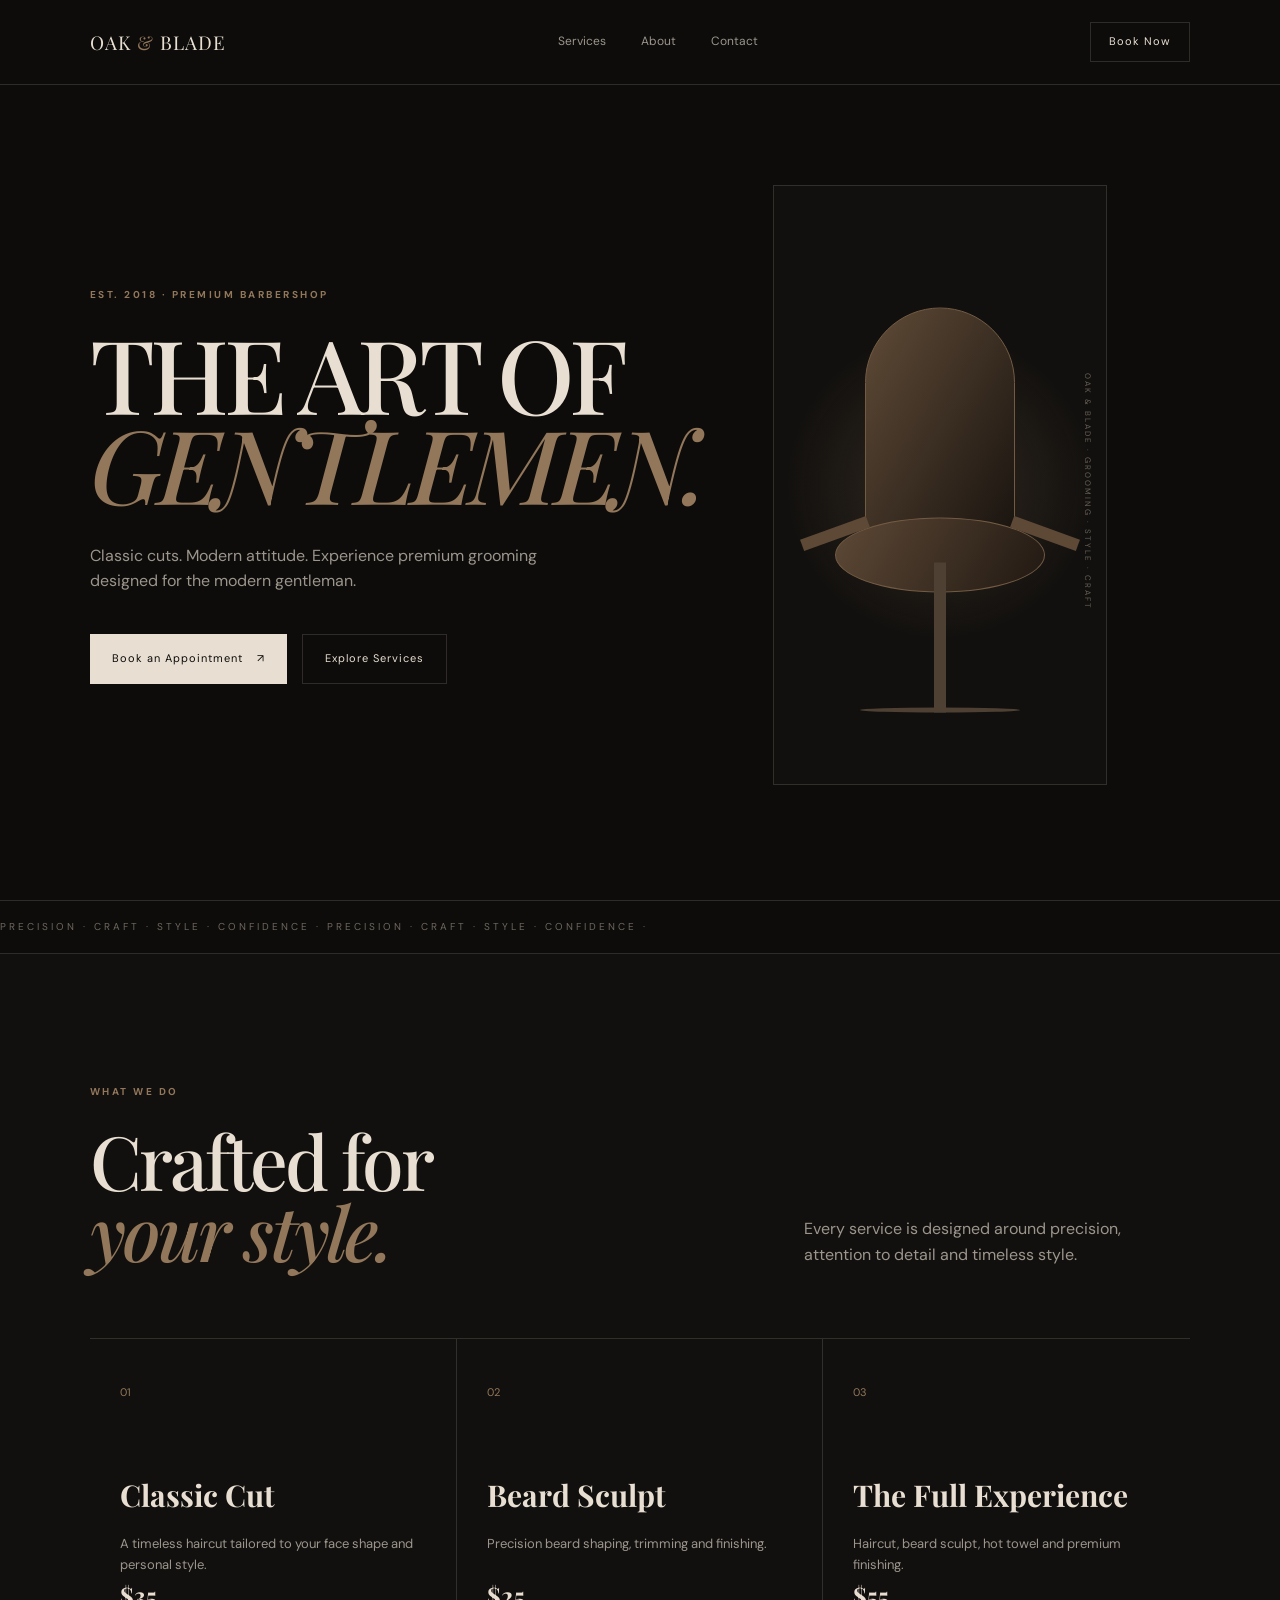
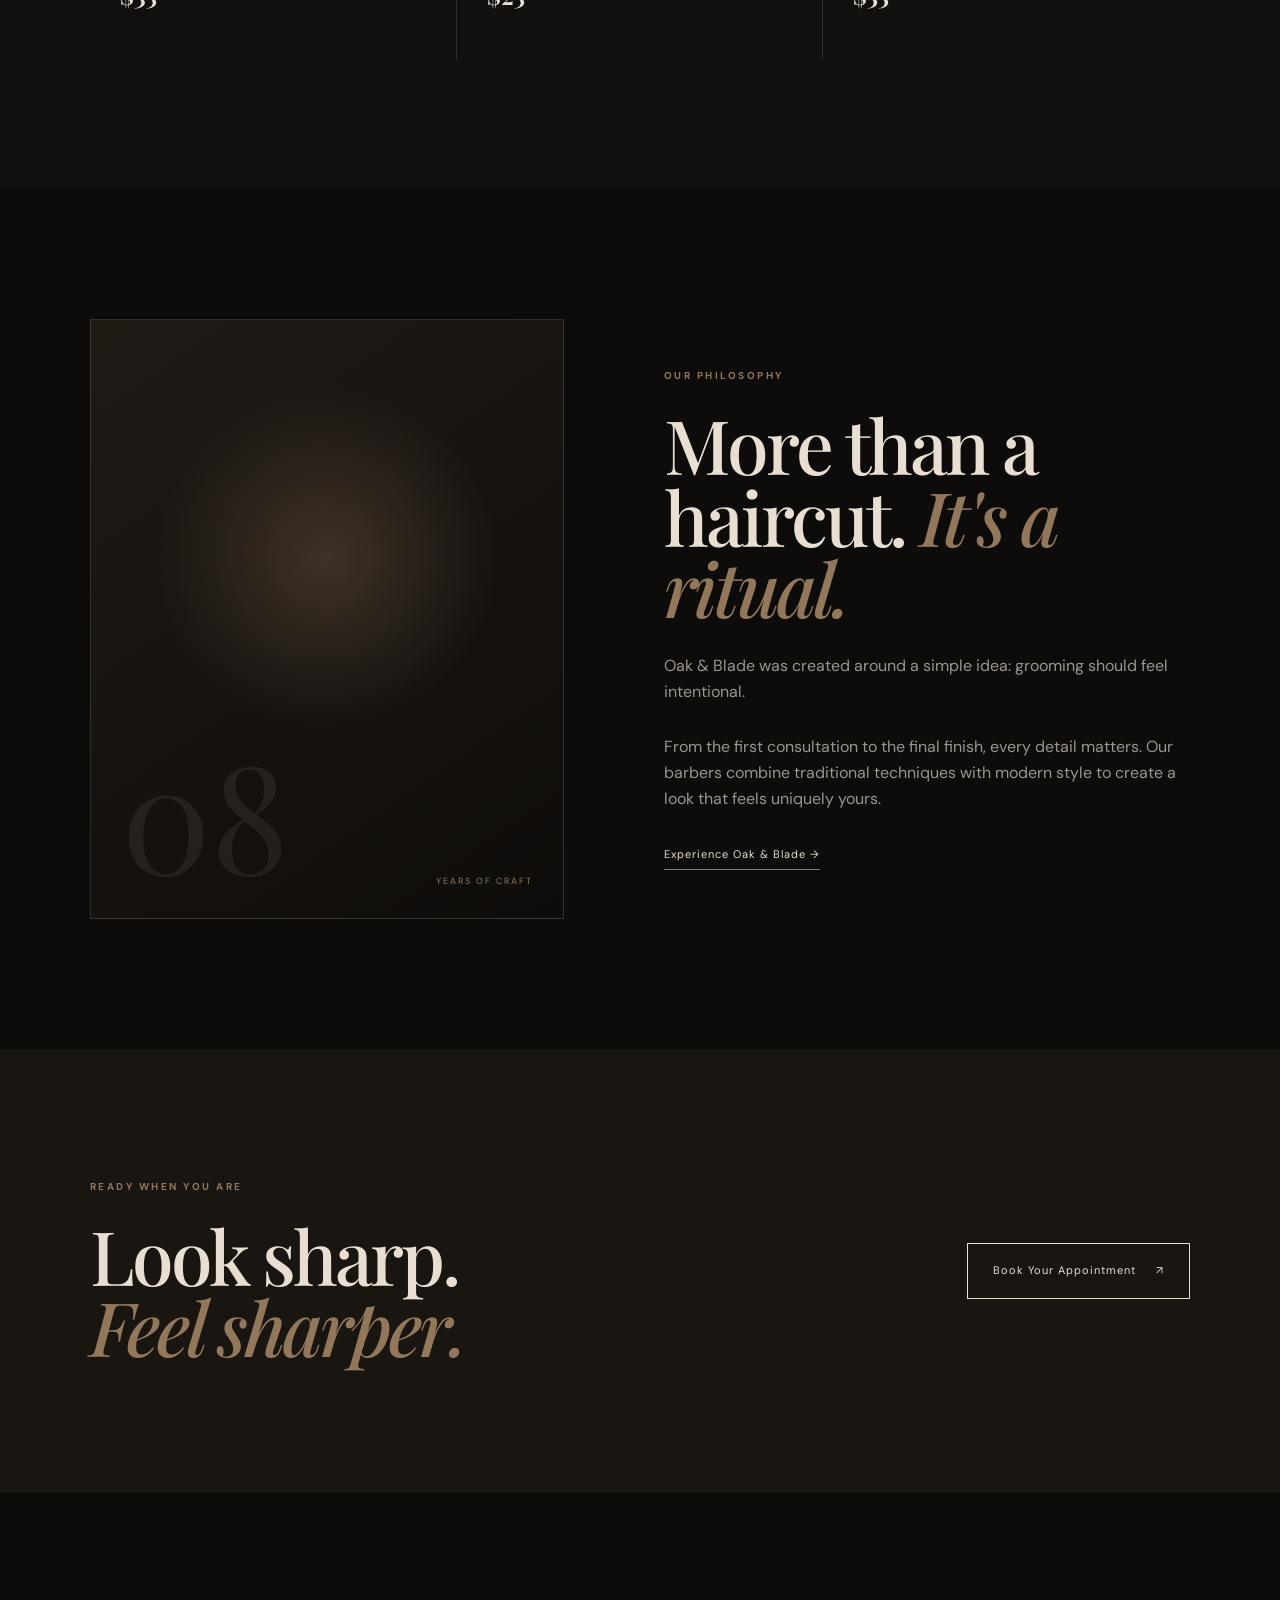
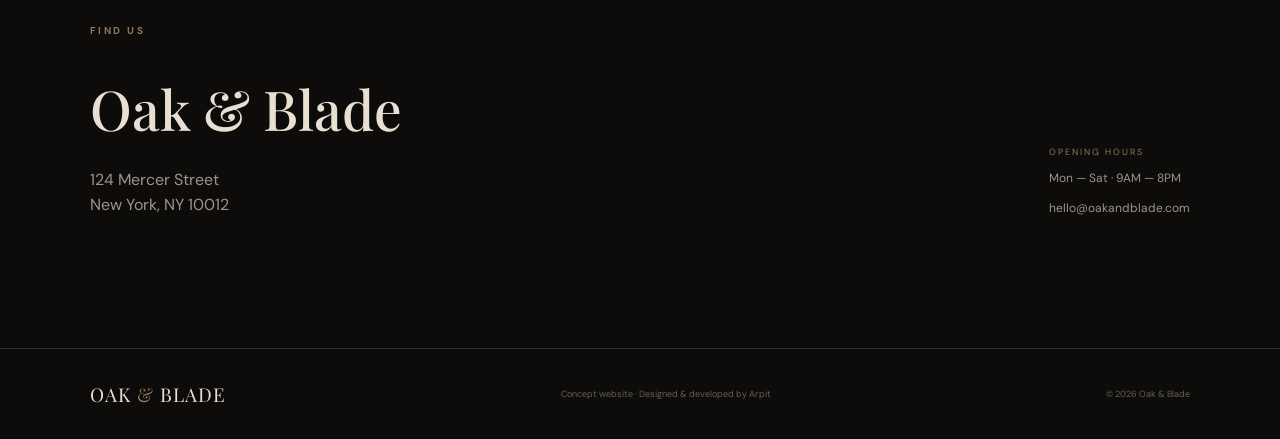
==== oak-blade/index.html @ 1f4e7628 "Initial portfolio" ====
<!DOCTYPE html>
<html lang="en">
<head>
    <meta charset="UTF-8">
    <meta name="viewport" content="width=device-width, initial-scale=1.0">

    <title>Oak & Blade — Premium Barbershop</title>

    <meta name="description"
        content="Oak & Blade is a premium barbershop concept focused on classic cuts and modern style.">

    <link rel="stylesheet" href="style.css">
</head>

<body>

    <!-- NAVIGATION -->

    <header class="navbar">

        <a href="#" class="logo">
            OAK <span>&</span> BLADE
        </a>

        <nav>
            <a href="#services">Services</a>
            <a href="#about">About</a>
            <a href="#contact">Contact</a>
        </nav>

        <a href="#booking" class="book-button">
            Book Now
        </a>

    </header>


    <!-- HERO -->

    <main>

        <section class="hero">

            <div class="hero-content">

                <p class="eyebrow">
                    EST. 2018 · PREMIUM BARBERSHOP
                </p>

                <h1>
                    THE ART OF
                    <em>GENTLEMEN.</em>
                </h1>

                <p class="hero-text">
                    Classic cuts. Modern attitude.
                    Experience premium grooming designed
                    for the modern gentleman.
                </p>

                <div class="hero-buttons">

                    <a href="#booking" class="primary-button">
                        Book an Appointment
                        <span>↗</span>
                    </a>

                    <a href="#services" class="secondary-button">
                        Explore Services
                    </a>

                </div>

            </div>


            <div class="hero-visual">

                <div class="vertical-text">
                    OAK & BLADE · GROOMING · STYLE · CRAFT
                </div>

                <div class="chair">

                    <div class="chair-back"></div>
                    <div class="chair-seat"></div>
                    <div class="chair-arm left"></div>
                    <div class="chair-arm right"></div>
                    <div class="chair-base"></div>

                </div>

            </div>

        </section>


        <!-- MARQUEE -->

        <div class="marquee">

            <div>
                PRECISION · CRAFT · STYLE · CONFIDENCE ·
                PRECISION · CRAFT · STYLE · CONFIDENCE ·
            </div>

        </div>


        <!-- SERVICES -->

        <section id="services" class="services section">

            <div class="section-header">

                <div>
                    <p class="eyebrow">
                        WHAT WE DO
                    </p>

                    <h2>
                        Crafted for<br>
                        <em>your style.</em>
                    </h2>
                </div>

                <p>
                    Every service is designed around precision,
                    attention to detail and timeless style.
                </p>

            </div>


            <div class="services-grid">

                <article class="service">

                    <span>01</span>

                    <h3>
                        Classic Cut
                    </h3>

                    <p>
                        A timeless haircut tailored to your
                        face shape and personal style.
                    </p>

                    <strong>
                        $35
                    </strong>

                </article>


                <article class="service">

                    <span>02</span>

                    <h3>
                        Beard Sculpt
                    </h3>

                    <p>
                        Precision beard shaping, trimming
                        and finishing.
                    </p>

                    <strong>
                        $25
                    </strong>

                </article>


                <article class="service">

                    <span>03</span>

                    <h3>
                        The Full Experience
                    </h3>

                    <p>
                        Haircut, beard sculpt, hot towel
                        and premium finishing.
                    </p>

                    <strong>
                        $55
                    </strong>

                </article>

            </div>

        </section>


        <!-- ABOUT -->

        <section id="about" class="about section">

            <div class="about-image">

                <div class="about-number">
                    08
                </div>

                <span>
                    YEARS OF CRAFT
                </span>

            </div>


            <div class="about-content">

                <p class="eyebrow">
                    OUR PHILOSOPHY
                </p>

                <h2>
                    More than a haircut.
                    <em>It's a ritual.</em>
                </h2>

                <p>
                    Oak & Blade was created around a simple idea:
                    grooming should feel intentional.
                </p>

                <p>
                    From the first consultation to the final
                    finish, every detail matters. Our barbers
                    combine traditional techniques with modern
                    style to create a look that feels uniquely yours.
                </p>

                <a href="#booking" class="text-link">
                    Experience Oak & Blade →
                </a>

            </div>

        </section>


        <!-- BOOKING -->

        <section id="booking" class="booking section">

            <div>

                <p class="eyebrow">
                    READY WHEN YOU ARE
                </p>

                <h2>
                    Look sharp.<br>
                    <em>Feel sharper.</em>
                </h2>

            </div>

            <a href="#contact" class="booking-button">
                Book Your Appointment
                <span>↗</span>
            </a>

        </section>


        <!-- CONTACT -->

        <section id="contact" class="contact section">

            <div>

                <p class="eyebrow">
                    FIND US
                </p>

                <h2>
                    Oak & Blade
                </h2>

                <p>
                    124 Mercer Street<br>
                    New York, NY 10012
                </p>

            </div>


            <div class="contact-info">

                <p>
                    OPENING HOURS
                </p>

                <span>
                    Mon — Sat · 9AM — 8PM
                </span>

                <a href="mailto:hello@oakandblade.com">
                    hello@oakandblade.com
                </a>

            </div>

        </section>

    </main>


    <!-- FOOTER -->

    <footer>

        <div class="logo">
            OAK <span>&</span> BLADE
        </div>

        <p>
            Concept website · Designed & developed by Arpit
        </p>

        <p>
            © 2026 Oak & Blade
        </p>

    </footer>


    <script src="script.js"></script>

</body>
</html>
---- oak-blade/style.css ----
@import url('https://fonts.googleapis.com/css2?family=DM+Sans:wght@400;500;600;700&family=Playfair+Display:ital,wght@0,500;0,600;1,500;1,600&display=swap');

:root {
    --bg: #0d0c0a;
    --cream: #e8dfd2;
    --brown: #92775b;
    --muted: #9b958c;
    --border: rgba(232,223,210,0.15);
}

* {
    margin: 0;
    padding: 0;
    box-sizing: border-box;
}

html {
    scroll-behavior: smooth;
}

body {
    background: var(--bg);
    color: var(--cream);
    font-family: "DM Sans", sans-serif;
    line-height: 1.6;
}

a {
    color: inherit;
    text-decoration: none;
}

.section {
    padding: 130px 7%;
}

.eyebrow {
    font-size: 10px;
    letter-spacing: 2.5px;
    color: var(--brown);
    font-weight: 700;
    margin-bottom: 25px;
}


/* NAVBAR */

.navbar {
    height: 85px;
    padding: 0 7%;
    display: flex;
    align-items: center;
    justify-content: space-between;
    border-bottom: 1px solid var(--border);
    position: absolute;
    width: 100%;
    top: 0;
    z-index: 10;
}

.logo {
    font-family: "Playfair Display", serif;
    font-size: 19px;
    letter-spacing: 1px;
}

.logo span {
    color: var(--brown);
}

.navbar nav {
    display: flex;
    gap: 35px;
}

.navbar nav a {
    color: var(--muted);
    font-size: 12px;
    transition: 0.3s;
}

.navbar nav a:hover {
    color: var(--cream);
}

.book-button {
    border: 1px solid var(--border);
    padding: 10px 18px;
    font-size: 11px;
    letter-spacing: 1px;
    transition: 0.3s;
}

.book-button:hover {
    background: var(--cream);
    color: var(--bg);
}


/* HERO */

.hero {
    min-height: 100vh;
    padding: 140px 7% 70px;
    display: grid;
    grid-template-columns: 1fr 0.8fr;
    gap: 70px;
    align-items: center;
    overflow: hidden;
}

.hero-content {
    max-width: 700px;
}

.hero h1 {
    font-family: "Playfair Display", serif;
    font-size: clamp(60px, 8vw, 120px);
    line-height: 0.88;
    letter-spacing: -5px;
    font-weight: 500;
}

.hero h1 em {
    display: block;
    color: var(--brown);
    font-weight: 500;
}

.hero-text {
    max-width: 480px;
    color: var(--muted);
    margin-top: 35px;
    font-size: 16px;
}

.hero-buttons {
    display: flex;
    gap: 15px;
    margin-top: 40px;
    flex-wrap: wrap;
}

.primary-button,
.secondary-button {
    padding: 15px 22px;
    font-size: 11px;
    letter-spacing: 1px;
    display: inline-flex;
    align-items: center;
    gap: 14px;
    transition: 0.3s;
}

.primary-button {
    background: var(--cream);
    color: var(--bg);
}

.primary-button:hover {
    transform: translateY(-3px);
}

.secondary-button {
    border: 1px solid var(--border);
}

.secondary-button:hover {
    background: var(--cream);
    color: var(--bg);
}


/* HERO VISUAL */

.hero-visual {
    height: 600px;
    position: relative;
    background:
        radial-gradient(
            circle at center,
            rgba(146,119,91,0.25),
            transparent 45%
        ),
        #12100e;
    border: 1px solid var(--border);
}

.vertical-text {
    position: absolute;
    right: 18px;
    top: 50%;
    transform: rotate(90deg) translateX(50%);
    transform-origin: right;
    font-size: 8px;
    letter-spacing: 2px;
    color: #665f56;
}


/* BARBER CHAIR */

.chair {
    position: absolute;
    width: 280px;
    height: 450px;
    left: 50%;
    top: 50%;
    transform: translate(-50%, -45%);
}

.chair-back {
    position: absolute;
    width: 150px;
    height: 245px;
    top: 25px;
    left: 65px;
    border-radius: 75px 75px 25px 25px;
    background:
        linear-gradient(120deg, #604b37, #17120e);
    border: 1px solid #735b43;
}

.chair-seat {
    position: absolute;
    width: 210px;
    height: 75px;
    left: 35px;
    top: 235px;
    border-radius: 50%;
    background: linear-gradient(120deg, #5e4936, #201812);
    border: 1px solid #735b43;
}

.chair-arm {
    position: absolute;
    width: 70px;
    height: 12px;
    background: #5d4936;
    top: 245px;
}

.chair-arm.left {
    left: 0;
    transform: rotate(-20deg);
}

.chair-arm.right {
    right: 0;
    transform: rotate(20deg);
}

.chair-base {
    position: absolute;
    width: 12px;
    height: 150px;
    background: #4e4032;
    left: 134px;
    top: 280px;
}

.chair-base::after {
    content: "";
    position: absolute;
    width: 160px;
    height: 5px;
    background: #4e4032;
    left: -74px;
    bottom: 0;
    border-radius: 50%;
}


/* MARQUEE */

.marquee {
    overflow: hidden;
    white-space: nowrap;
    border-top: 1px solid var(--border);
    border-bottom: 1px solid var(--border);
    padding: 18px 0;
    color: #6e675f;
    font-size: 10px;
    letter-spacing: 3px;
}

.marquee div {
    display: inline-block;
    animation: marquee 25s linear infinite;
}

@keyframes marquee {
    from {
        transform: translateX(0);
    }

    to {
        transform: translateX(-50%);
    }
}


/* SERVICES */

.services {
    background: #12100e;
}

.section-header {
    display: grid;
    grid-template-columns: 1fr 0.6fr;
    gap: 70px;
    margin-bottom: 70px;
}

.section-header h2,
.about-content h2,
.booking h2 {
    font-family: "Playfair Display", serif;
    font-size: clamp(45px, 6vw, 75px);
    line-height: 0.95;
    font-weight: 500;
    letter-spacing: -3px;
}

.section-header h2 em,
.about-content h2 em,
.booking h2 em {
    color: var(--brown);
}

.section-header > p {
    color: var(--muted);
    align-self: end;
    max-width: 400px;
}

.services-grid {
    display: grid;
    grid-template-columns: repeat(3, 1fr);
    border-top: 1px solid var(--border);
}

.service {
    padding: 45px 30px;
    border-right: 1px solid var(--border);
    min-height: 320px;
    display: flex;
    flex-direction: column;
}

.service:last-child {
    border-right: none;
}

.service > span {
    color: var(--brown);
    font-size: 11px;
}

.service h3 {
    font-family: "Playfair Display", serif;
    font-size: 30px;
    margin-top: 70px;
}

.service p {
    color: var(--muted);
    font-size: 13px;
    margin-top: 15px;
}

.service strong {
    margin-top: auto;
    font-family: "Playfair Display", serif;
    font-size: 24px;
}


/* ABOUT */

.about {
    display: grid;
    grid-template-columns: 0.9fr 1fr;
    gap: 100px;
    align-items: center;
}

.about-image {
    height: 600px;
    background:
        radial-gradient(
            circle at 50% 40%,
            rgba(146,119,91,0.3),
            transparent 40%
        ),
        linear-gradient(145deg, #201a15, #0e0c0a);
    border: 1px solid var(--border);
    position: relative;
    display: flex;
    align-items: flex-end;
    justify-content: space-between;
    padding: 30px;
}

.about-number {
    font-family: "Playfair Display", serif;
    font-size: 150px;
    color: rgba(232,223,210,0.08);
    line-height: 1;
}

.about-image span {
    font-size: 9px;
    letter-spacing: 2px;
    color: var(--brown);
}

.about-content > p:not(.eyebrow) {
    max-width: 520px;
    color: var(--muted);
    margin-top: 30px;
}

.text-link {
    display: inline-block;
    margin-top: 35px;
    border-bottom: 1px solid var(--brown);
    padding-bottom: 5px;
    font-size: 11px;
    letter-spacing: 1px;
}


/* BOOKING */

.booking {
    background: #191510;
    display: flex;
    justify-content: space-between;
    align-items: center;
    gap: 50px;
}

.booking-button {
    border: 1px solid var(--cream);
    padding: 18px 25px;
    font-size: 11px;
    letter-spacing: 1px;
    display: inline-flex;
    gap: 20px;
    transition: 0.3s;
}

.booking-button:hover {
    background: var(--cream);
    color: var(--bg);
}


/* CONTACT */

.contact {
    display: flex;
    justify-content: space-between;
    gap: 50px;
    border-bottom: 1px solid var(--border);
}

.contact h2 {
    font-family: "Playfair Display", serif;
    font-size: 55px;
    font-weight: 500;
}

.contact p:not(.eyebrow) {
    color: var(--muted);
    margin-top: 15px;
}

.contact-info {
    display: flex;
    flex-direction: column;
    gap: 10px;
    align-self: end;
}

.contact-info p {
    font-size: 9px;
    color: var(--brown) !important;
    letter-spacing: 2px;
}

.contact-info span,
.contact-info a {
    color: var(--muted);
    font-size: 12px;
}


/* FOOTER */

footer {
    padding: 30px 7%;
    display: flex;
    align-items: center;
    justify-content: space-between;
    gap: 20px;
}

footer p {
    color: #66615a;
    font-size: 9px;
}


/* RESPONSIVE */

@media (max-width: 850px) {

    .navbar nav {
        display: none;
    }

    .hero {
        grid-template-columns: 1fr;
    }

    .hero-visual {
        height: 500px;
    }

    .section-header,
    .about {
        grid-template-columns: 1fr;
        gap: 40px;
    }

    .services-grid {
        grid-template-columns: 1fr;
    }

    .service {
        border-right: none;
        border-bottom: 1px solid var(--border);
    }

    .booking,
    .contact {
        flex-direction: column;
        align-items: flex-start;
    }

    .about-image {
        height: 450px;
    }
}


@media (max-width: 550px) {

    .section {
        padding: 85px 6%;
    }

    .navbar {
        padding: 0 6%;
    }

    .hero {
        padding: 120px 6% 50px;
    }

    .hero h1 {
        font-size: 58px;
    }

    .hero-visual {
        height: 420px;
    }

    .chair {
        transform: translate(-50%, -45%) scale(0.75);
    }

    .about-number {
        font-size: 100px;
    }

    footer {
        padding: 25px 6%;
        flex-direction: column;
        align-items: flex-start;
    }

}
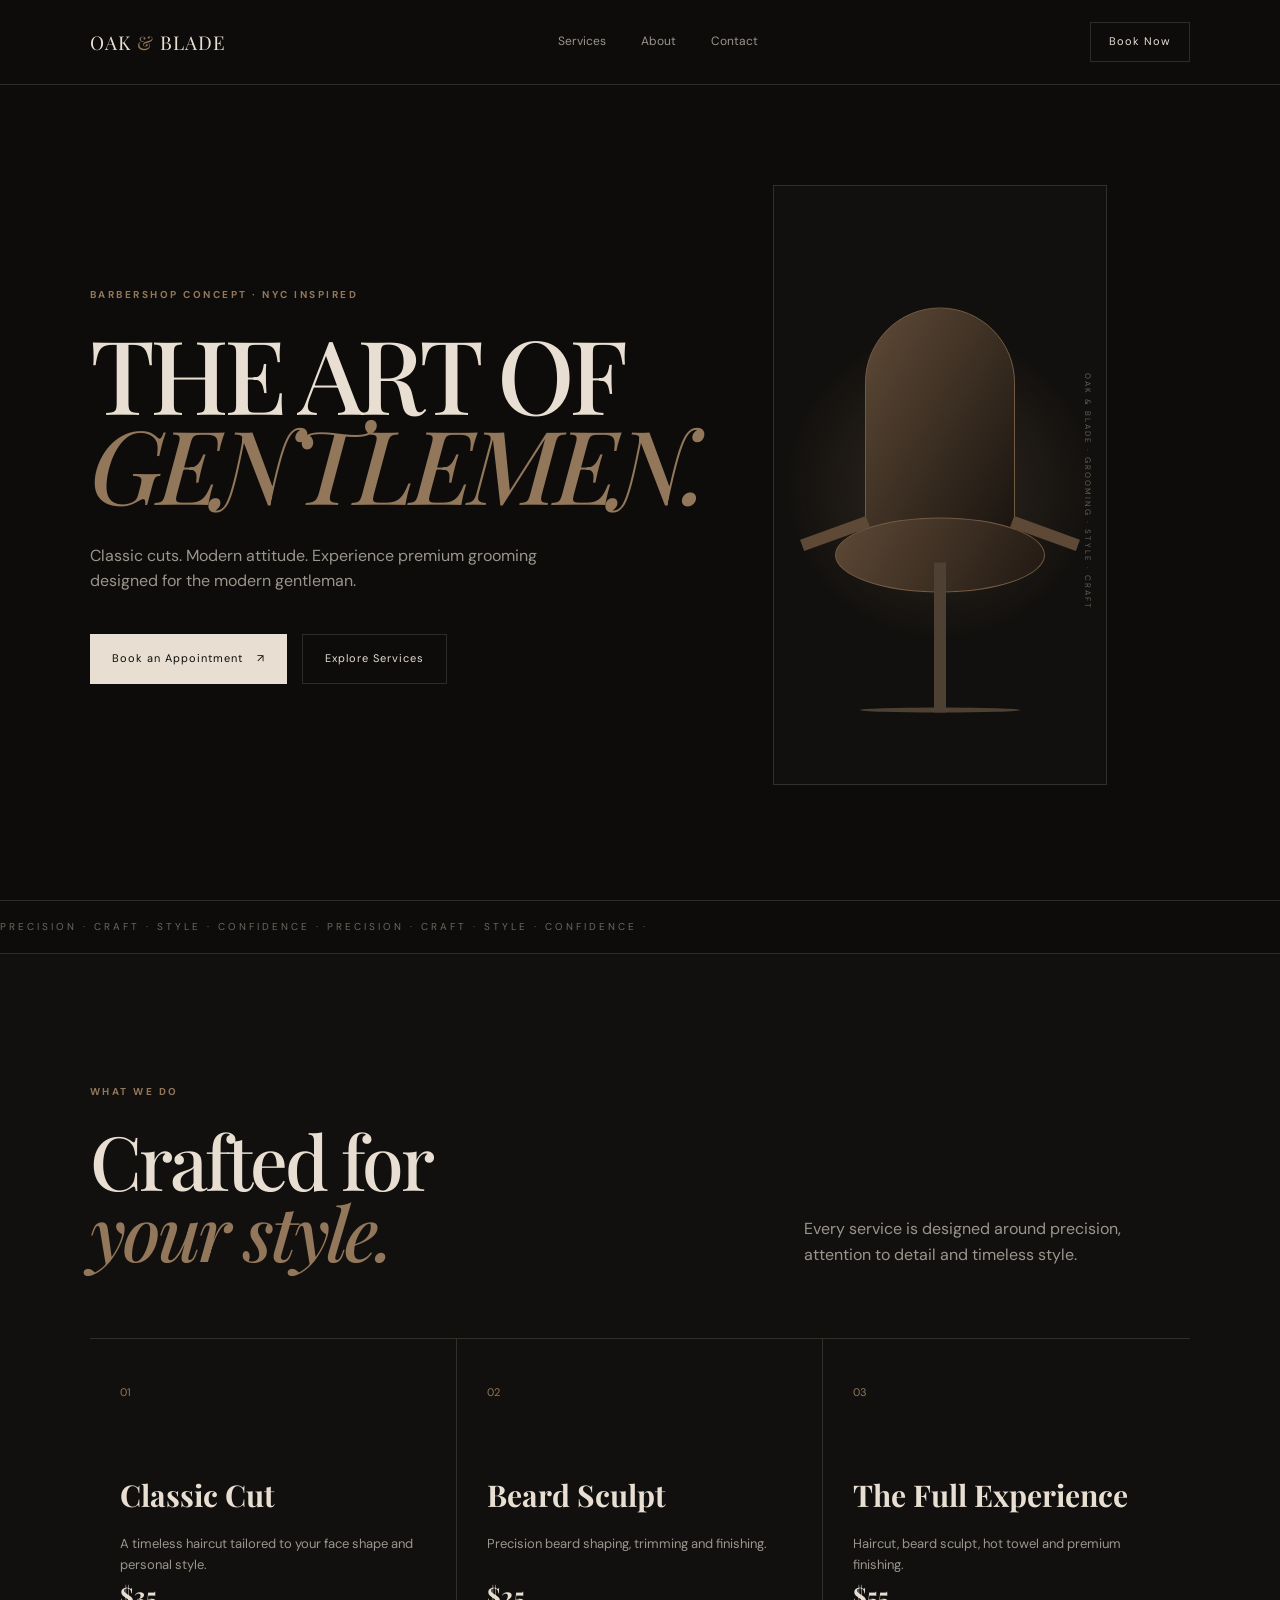
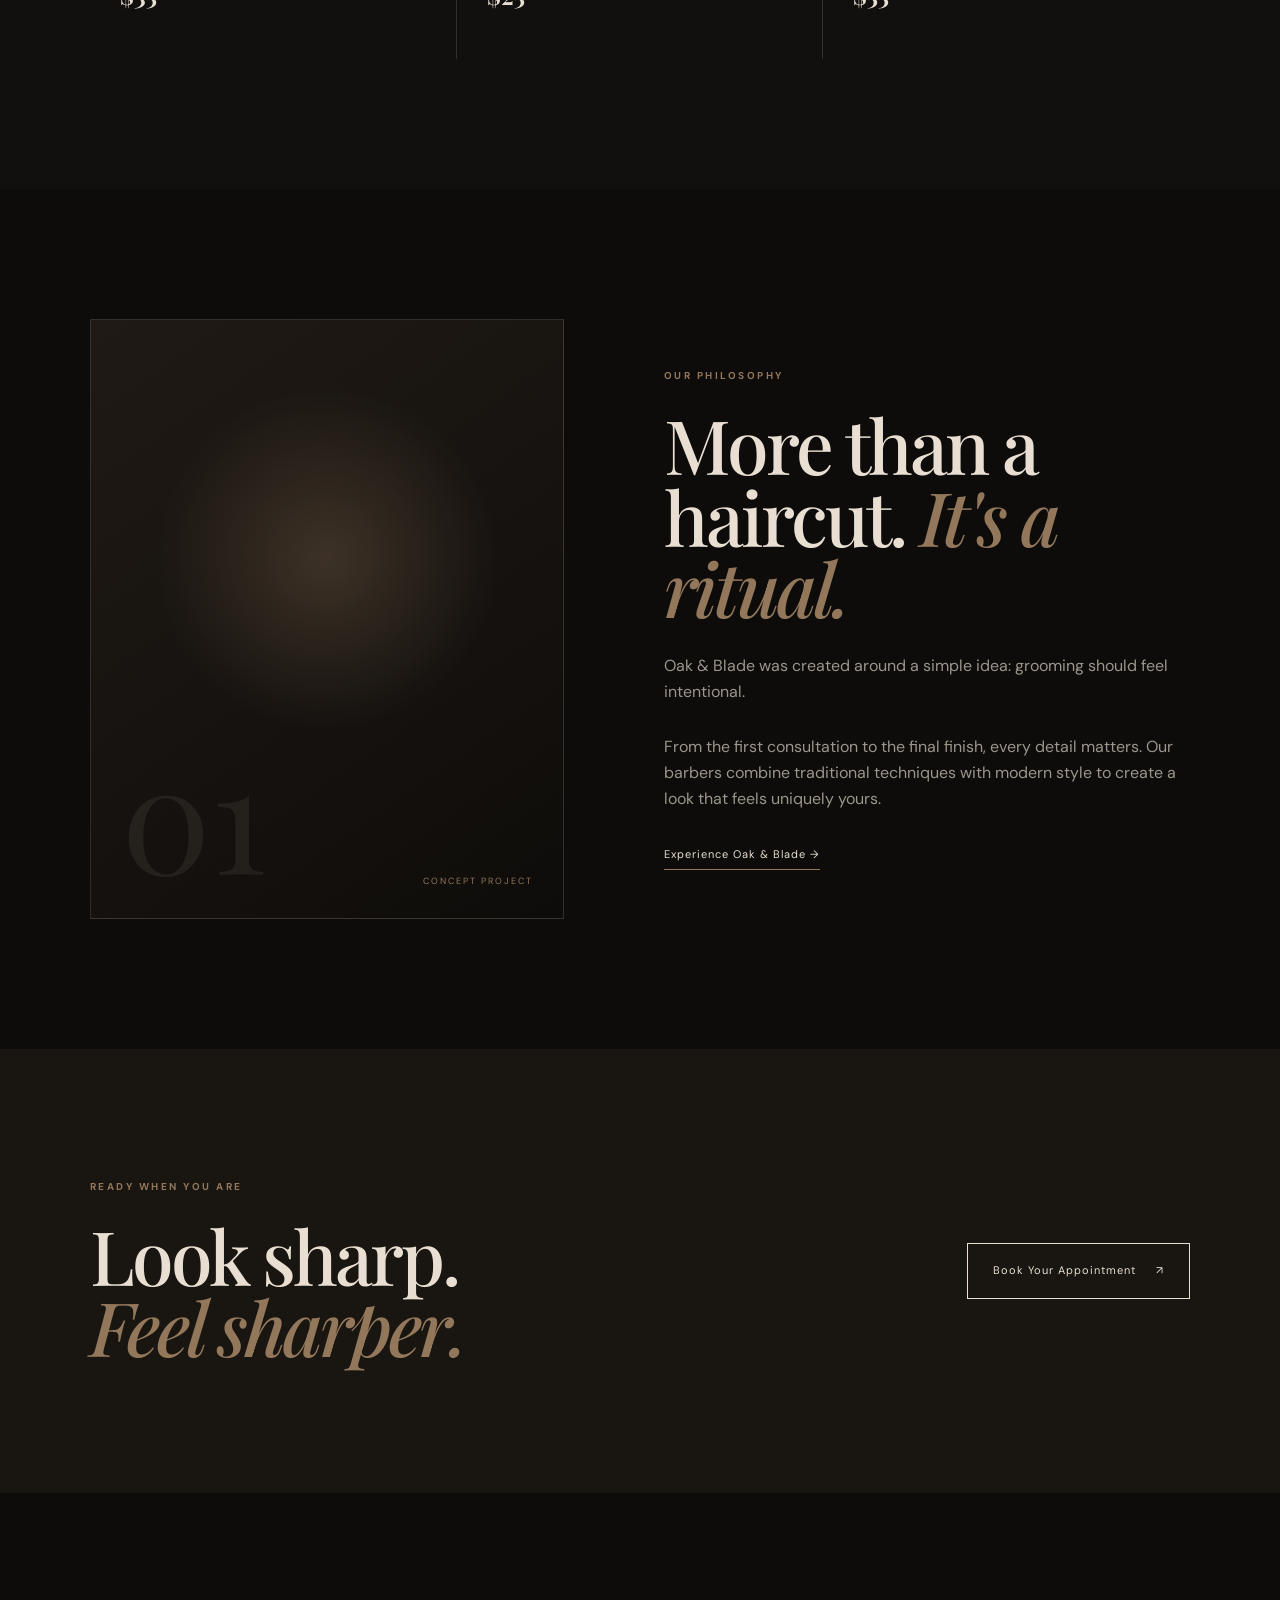
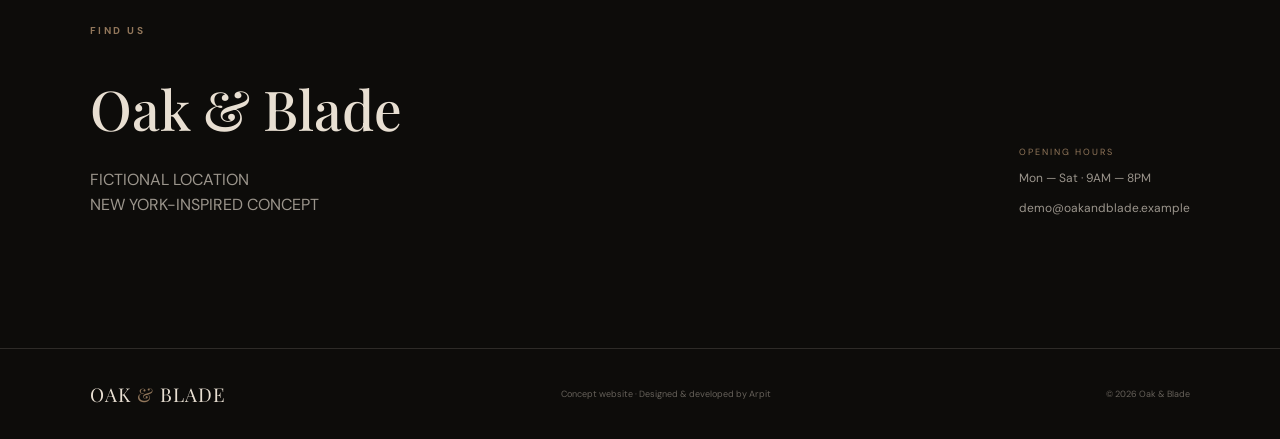
==== commit 14530715: "Add final CTA" ====
--- a/oak-blade/index.html
+++ b/oak-blade/index.html
@@ -44,9 +44,8 @@
             <div class="hero-content">
 
                 <p class="eyebrow">
-                    EST. 2018 · PREMIUM BARBERSHOP
-                </p>
-
+    BARBERSHOP CONCEPT · NYC INSPIRED
+</p>
                 <h1>
                     THE ART OF
                     <em>GENTLEMEN.</em>
@@ -204,13 +203,13 @@
 
             <div class="about-image">
 
-                <div class="about-number">
-                    08
-                </div>
-
-                <span>
-                    YEARS OF CRAFT
-                </span>
+            <div class="about-number">
+    01
+</div>
+
+<span>
+    CONCEPT PROJECT
+</span>
 
             </div>
 
@@ -287,9 +286,9 @@
                 </h2>
 
                 <p>
-                    124 Mercer Street<br>
-                    New York, NY 10012
-                </p>
+    FICTIONAL LOCATION<br>
+    NEW YORK-INSPIRED CONCEPT
+</p>
 
             </div>
 
@@ -304,9 +303,9 @@
                     Mon — Sat · 9AM — 8PM
                 </span>
 
-                <a href="mailto:hello@oakandblade.com">
-                    hello@oakandblade.com
-                </a>
+                <a href="mailto:demo@oakandblade.example">
+    demo@oakandblade.example
+</a>
 
             </div>
 
